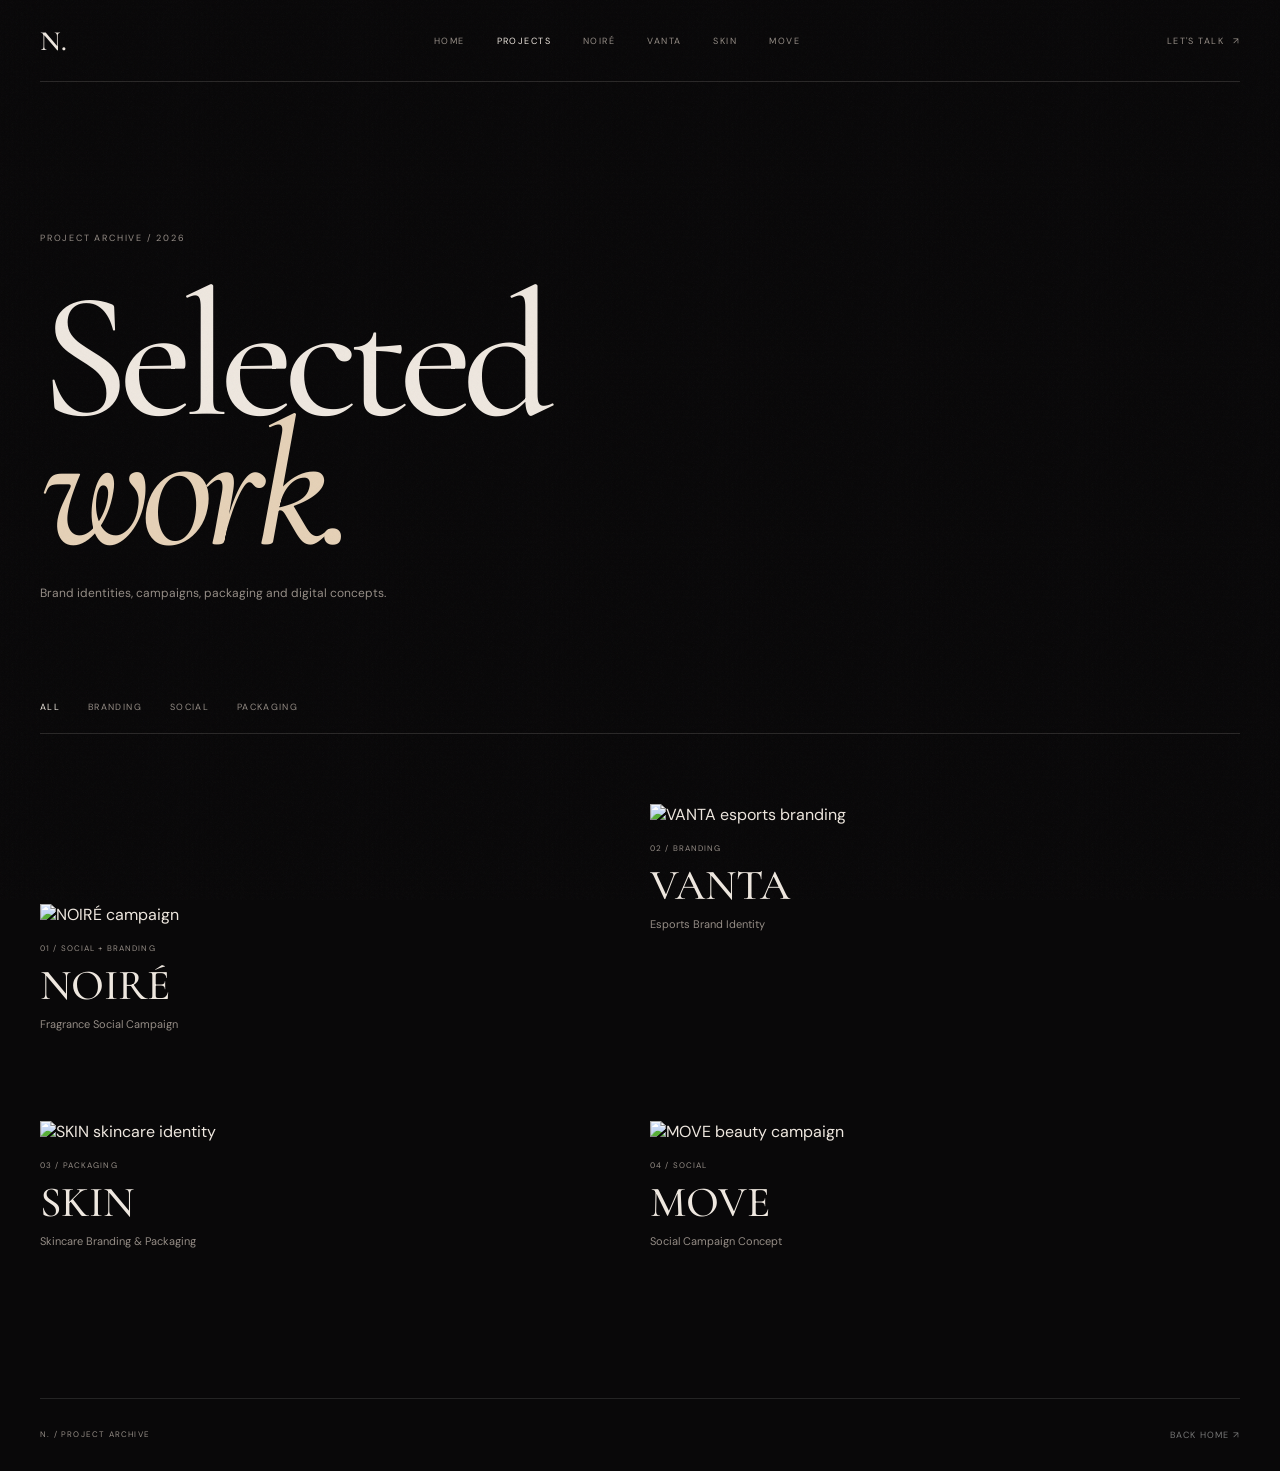
==== projects.html @ b35f6412 "Add files via upload" ====
<!doctype html>
<html lang="en"><head>
<meta charset="utf-8"><meta name="viewport" content="width=device-width,initial-scale=1">
<title>Projects — N.</title>
<link rel="preconnect" href="https://fonts.googleapis.com">
<link rel="preconnect" href="https://fonts.gstatic.com" crossorigin>
<link href="https://fonts.googleapis.com/css2?family=Cormorant+Garamond:ital,wght@0,400;0,500;0,600;1,400;1,500&family=DM+Sans:wght@400;500;600&display=swap" rel="stylesheet">
<link rel="stylesheet" href="style.css">
</head>
<body>
<div class="grain">
</div>
<header class="nav">
    <a class="logo" href="index.html">N.</a>
    <nav>
        <a href="index.html">Home</a>
        <a class="active" href="projects.html">Projects</a>
        <a href="noire.html">NOIRÉ</a>
        <a href="vanta.html">VANTA</a>
        <a href="skin.html">SKIN</a>
        <a href="move.html">MOVE</a>
    </nav>
    <a class="nav-link" href="index.html#contact">Let's talk <span>↗</span></a>
</header>
<main>
<section class="page-hero">
    <p class="eyebrow">PROJECT ARCHIVE / 2026</p>
    <h1>Selected<br><i>work.</i></h1>
    <p>Brand identities, campaigns, packaging and digital concepts.</p>
</section>
<div class="filters">
    <button class="active" data-filter="all">All</button>
    <button data-filter="branding">Branding</button>
    <button data-filter="social">Social</button>
    <button data-filter="packaging">Packaging</button>
</div>
<section class="archive">
<a class="archive-card tall reveal" data-cat="social branding" href="noire.html">
    <div class="archive-img">
        <img src="image/NOIRE-.png" alt="NOIRÉ campaign">
    </div>
    <small>01 / SOCIAL + BRANDING</small><h2>NOIRÉ</h2>
    <p>Fragrance Social Campaign</p>
</a>
<a class="archive-card reveal" data-cat="branding" href="vanta.html">
    <div class="archive-img">
        <img src="image/Vantaaa.png" alt="VANTA esports branding">
    </div>
    <small>02 / BRANDING</small><h2>VANTA</h2>
    <p>Esports Brand Identity</p>
</a>
<a class="archive-card reveal" data-cat="branding packaging" href="skin.html">
    <div class="archive-img">
        <img src="image/SKIN.png" alt="SKIN skincare identity">
    </div>
    <small>03 / PACKAGING</small><h2>SKIN</h2>
    <p>Skincare Branding & Packaging</p>
</a>
<a class="archive-card reveal" data-cat="social" href="move.html">
    <div class="archive-img">
        <img src="image/MOVEe.png" alt="MOVE beauty campaign">
    </div>
    <small>04 / SOCIAL</small><h2>MOVE</h2>
    <p>Social Campaign Concept</p>
</a>
</section>
</main>
<footer>
    <span>N. / PROJECT ARCHIVE</span>
    <a href="index.html">Back home ↗</a>
</footer>
<script src="script.js"></script>
</body>
</html>
---- style.css ----
*{box-sizing:border-box;
    margin:0;
    padding:0
} 
:root
{
    --bg:#090809;
    --fg:#eee7df;
    --muted:#958d86;
    --cream:#e5d1b7;
    --line:rgba(238,231,223,.14);
    --serif:"Cormorant Garamond",Georgia,serif;
    --sans:"DM Sans",Arial,sans-serif}
html
    {scroll-behavior:smooth}
body
{
    background:var(--bg);
    color:var(--fg);
    font-family:var(--sans);
    overflow-x:hidden
}
a
{
    color:inherit;
    text-decoration:none}
    button
    {font:inherit}
.grain
{
    position:fixed;
    inset:0;
    pointer-events:none;
    z-index:100;
    opacity:.035;
    background-image:url("data:image/svg+xml,%3Csvg xmlns='http://www.w3.org/2000/svg' width='180' height='180'%3E%3Cfilter id='n'%3E%3CfeTurbulence baseFrequency='.8' numOctaves='4' stitchTiles='stitch'/%3E%3C/filter%3E%3Crect width='100%25' height='100%25' filter='url(%23n)'/%3E%3C/svg%3E")
}
.nav
{
    width:min(1380px,calc(100% - 80px));
    height:82px;
    margin:auto;
    border-bottom:1px solid var(--line);
    display:flex;
    align-items:center;
    justify-content:space-between;
    position:relative;
    z-index:10
}
.logo
{
    font:600 28px var(--serif)
}
.nav nav
{
    display:flex;
    gap:32px
}
.nav nav a,.nav-link
{
    font-size:9px;
    letter-spacing:.16em;
    text-transform:uppercase;
    color:var(--muted);transition:.3s
}
.nav nav a:hover,.nav nav a.active,.nav-link:hover
{
    color:var(--fg)
}
.nav-link span
{
    margin-left:5px
}
.hero
{
    width:min(1380px,calc(100% - 80px));
    min-height:calc(100vh - 82px);
    margin:auto;
    position:relative;
    padding:30px 0 100px;
    display:grid;
    grid-template-columns:1fr 500px;
    gap:7vw;
    align-items:center
}
.hero-kicker
{
    position:absolute;
    top:28px;
    left:0;
    right:0;
    display:flex;
    justify-content:space-between;
    font-size:9px;
    letter-spacing:.16em;
    color:var(--muted)
}
.hero-copy
{z-index:2}
.eyebrow
{
    font-size:9px;
    letter-spacing:.2em;
    text-transform:uppercase;
    color:var(--muted)
}
h1,h2,h3
{font-weight:500}
.hero h1
{
    font:500 clamp(80px,10vw,150px)/.76 var(--serif);
    letter-spacing:-.055em;margin:50px 0 38px
}
.hero h1 i,.hero h2 i,.statement h2 i,.section-top h2 i,.process-title i,.contact h2 i,.page-hero h1 i,.case-title h2 i,.case-head h2 i,.case-final h2 i
{
    color:var(--cream);
    font-style:italic
}
.hero-text
{
    max-width:420px;color:var(--muted);
    font-size:13px;
    line-height:1.8
}
.round-btn
{
    margin-top:40px;
    width:92px;
    height:92px;
    border:1px solid var(--line);
    border-radius:50%;
    display:flex;
    flex-direction:column;
    align-items:center;
    justify-content:center;
    gap:6px;
    font-size:8px;
    letter-spacing:.13em;
    text-transform:uppercase;
    transition:.4s
}
.round-btn b
{
    font-size:15px;
    font-weight:400
}
.round-btn:hover
{
    background:var(--fg);
    color:var(--bg);
    transform:rotate(-8deg)
}
.hero-visual
{
    justify-self:end;
    width:100%;
    position:relative
}
.hero-visual img
{
    display:block;
    width:100%;
    aspect-ratio:1/1;
    object-fit:cover;
    transition:transform .9s
}
.hero-visual:hover img
    {transform:scale(1.025)}
.image-note
{
    position:absolute;
    left:16px;
    right:16px;
    bottom:15px;
    display:flex;
    justify-content:space-between;
    font-size:8px;
    letter-spacing:.15em;
    text-transform:uppercase
}
.statement,.services,.process
{
    width:min(1380px,calc(100% - 80px));
    margin:auto;
    padding:150px 0;
    border-top:1px solid var(--line);
    display:grid;
    grid-template-columns:180px 1fr;
    gap:8vw
}
.label
{
    font-size:9px;
    letter-spacing:.18em;
    color:var(--muted)
}
.statement h2
{
    font:500 clamp(55px,7vw,105px)/.84 var(--serif);
    letter-spacing:-.04em;
    max-width:950px
}
.statement p
{
    max-width:480px;
    color:var(--muted);
    font-size:13px;
    line-height:1.9;
    margin-top:42px
}
.work
{
    width:min(1380px,calc(100% - 80px));
    margin:auto;
    padding:150px 0;
    border-top:1px solid var(--line)
}
.section-top
{
    display:flex;
    justify-content:space-between;
    align-items:end;
    margin-bottom:65px
}
.section-top h2
{
    font:500 clamp(60px,7vw,100px)/.8 var(--serif);
    margin-top:25px
}
.section-top>a
{
    font-size:9px;
    letter-spacing:.15em;
    text-transform:uppercase;
    color:var(--muted)
}
.feature
    {display:block}
.feature-img
    {overflow:hidden}
.feature-img img
{
    display:block;
    width:100%;
    transition:transform .9s
}
.feature:hover img
    {transform:scale(1.025)}
.feature-meta
{
    display:grid;
    grid-template-columns:1fr 1fr auto;
    gap:30px;
    padding:22px 0;
    border-bottom:1px solid var(--line);
    align-items:end}
.feature-meta>div
{
    display:flex;
    align-items:baseline;
    gap:18px
}
.feature-meta span,.feature-meta p,.feature-meta strong
{
    font-size:9px;
    letter-spacing:.13em;
    text-transform:uppercase
}
.feature-meta span,.feature-meta p
    {color:var(--muted)}
.feature-meta h3
    {font:500 38px var(--serif)}
.feature-meta strong
    {font-weight:400}
.cards
{
    display:grid;
    grid-template-columns:1fr 1fr;
    gap:20px;
    margin-top:90px
}
.cards .placeholder
{
    aspect-ratio:1/1;
    padding:27px;
    display:flex;
    flex-direction:column;
    justify-content:space-between;
    transition:.5s
}
.placeholder:hover
{
    transform:translateY(-7px)
}
.placeholder small,.placeholder em
{
    font-size:8px;
    letter-spacing:.15em;
    font-style:normal
}
.placeholder b
{
    font:500 clamp(65px,9vw,130px) var(--serif);
    letter-spacing:-.05em
}
.burgundy
{
    background:linear-gradient(135deg,#3b0d13,#8f1d24)
}
.sage{
    background:linear-gradient(135deg,#778d75,#d0dbca);
    color:#11150f
}
.blush
{
    background:linear-gradient(135deg,#8b5166,#dfb2c0)
}
.steel
{
    background:linear-gradient(135deg,#11151b,#4c5661)
}
.cards article>h3
{
    font:500 30px var(--serif);
    padding:17px 0;
    border-bottom:1px solid var(--line)
}
.cards article>h3 span
{
    float:right;
    font:9px var(--sans);
    letter-spacing:.1em;
    text-transform:uppercase;
    color:var(--muted);
    padding-top:10px
}
.service-list
{
    border-top:1px solid var(--line)
}
.service-list>div
{
    display:grid;
    grid-template-columns:50px 1fr 1fr;
    gap:25px;
    padding:27px 0;
    border-bottom:1px solid var(--line);
    align-items:baseline
}
.service-list span,.steps span
{
    font-size:8px;color:var(--muted)
}
.service-list h3
{
    font:500 34px var(--serif)
}
.service-list p,.steps p
{
    font-size:11px;
    line-height:1.7;
    color:var(--muted);
    max-width:330px
}
.process-title h2
{
    font:500 clamp(65px,8vw,120px)/.76 var(--serif);
    letter-spacing:-.045em
}
.steps
{
    border-top:1px solid var(--line)
}

.steps>div
{
    display:grid;
    grid-template-columns:45px 1fr 1fr;
    gap:20px;
    padding:25px 0;
    border-bottom:1px solid var(--line)
}
.steps h3
{
    font:500 29px var(--serif)
}
.steps > div p {
    grid-column: 3;
    grid-row: 2;
    width: 1000%;
    max-width: 600px;
    Grid-column-gap: 20px;
}
.contact
{
    width:min(1380px,calc(100% - 80px));
    margin:auto;
    min-height:80vh;
    padding:160px 0 120px;
    border-top:1px solid var(--line)
}
.contact h2
{
    font:500 clamp(85px,13vw,190px)/.73 var(--serif);
    letter-spacing:-.055em;
    margin:60px 0 35px
}
.contact-sub
{
    font-size:12px;
    color:var(--muted)
}
.contact-btn
{
    display:inline-block;
    margin-top:38px;
    padding:17px 24px;
    border:1px solid var(--line);
    font-size:9px;
    letter-spacing:.15em;
    text-transform:uppercase;
    transition:.35s
}
.contact-btn:hover
{
    background:var(--fg);
    color:var(--bg)
}
footer
{
    width:min(1380px,calc(100% - 80px));
    margin:auto;
    padding:25px 0;
    border-top:1px solid var(--line);
    display:flex;
    justify-content:space-between;
    font-size:8px;
    letter-spacing:.15em;
    text-transform:uppercase;
    color:var(--muted)
}
.page-hero
{
    width:min(1380px,calc(100% - 80px));
    margin:auto;
    padding:150px 0 100px
}
.page-hero h1
{
    font:500 clamp(90px,14vw,190px)/.72 var(--serif);
    letter-spacing:-.055em;
    margin:48px 0 35px
}
.page-hero>p:last-child
{
    color:var(--muted);
    font-size:12px
}
.filters
{
    width:min(1380px,calc(100% - 80px));
    margin:auto;
    display:flex;
    gap:28px;
    padding-bottom:20px;
    border-bottom:1px solid var(--line)
}
.filters button
{
    border:0;
    background:none;
    color:var(--muted);
    font-size:9px;
    letter-spacing:.15em;
    text-transform:uppercase;
    cursor:pointer
}
.filters button.active,.filters button:hover
{
    color:var(--fg)
}
.archive
{
    width:min(1380px,calc(100% - 80px));
    margin:70px auto 150px;
    display:grid;
    grid-template-columns:1fr 1fr;
    gap:90px 20px
}
.archive-card.tall
{
    margin-top:100px
}
.archive-img
{
    overflow:hidden
}
.archive-img img
{
    display:block;
    width:100%;
    transition:.8s
}
.archive-card:hover .archive-img img
{
    transform:scale(1.03)
}
.archive-card>small
{
    display:block;
    margin-top:18px;
    font-size:8px;
    letter-spacing:.14em;
    color:var(--muted)
}
.archive-card h2
{
    font:500 43px var(--serif);
    margin:6px 0
}
.archive-card p
{
    font-size:11px;
    color:var(--muted)
}
.archive .placeholder
{
    aspect-ratio:4/3;
    padding:25px;
    display:flex;
    flex-direction:column;
    justify-content:space-between;
    transition:.5s
}
.case-hero
{
    width:min(1380px,calc(100% - 80px));
    margin:auto;
    min-height:calc(100vh - 82px);
    padding:100px 0 130px;
    display:grid;grid-template-columns:1fr 500px;
    gap:8vw;
    align-items:center;
    position:relative
}
.case-title h1
{
    font:600 clamp(95px,14vw,220px)/.68 var(--serif);
    letter-spacing:-.06em;margin:48px 0
}
.case-title h2 {
    font: 500 clamp(52px, 6vw, 85px) / .82 var(--serif);
}

.case-title > p:last-child {
    max-width: 420px;
    color: var(--muted);
    font-size: 13px;
    line-height: 1.8;
    margin-top: 35px;
}

.case-image {
    position: relative;
}

.case-image img {
    display: block;
    width: 100%;
    aspect-ratio: 1 / 1;
    object-fit: cover;
}

.case-image span {
    position: absolute;
    bottom: 14px;
    left: 16px;
    font-size: 8px;
    letter-spacing: .15em;
}

.case-meta {
    position: absolute;
    left: 0;
    right: 0;
    bottom: 38px;
    display: flex;
    gap: 35px;
    font-size: 8px;
    letter-spacing: .14em;
    color: var(--muted);
}

.case-section {
    width: min(1380px, calc(100% - 80px));
    margin: auto;
    padding: 150px 0;
    border-top: 1px solid var(--line);
}

.intro-case {
    display: grid;
    grid-template-columns: 70px 1fr 1fr;
    gap: 50px;
}

.case-no {
    font-size: 9px;
    color: var(--muted);
}

.case-section h2 {
    font: 500 clamp(55px, 7vw, 105px) / .8 var(--serif);
    letter-spacing: -.035em;
    margin-top: 25px;
}

.case-copy {
    align-self: end;
    max-width: 430px;
}

.case-copy p {
    font-size: 12px;
    line-height: 1.9;
    color: var(--muted);
    margin-bottom: 18px;
}

.case-copy b {
    color: var(--fg);
    font-weight: 500;
}

.case-head {
    margin-bottom: 70px;
}

.case-head > p:last-child {
    max-width: 360px;
    color: var(--muted);
    font-size: 11px;
    line-height: 1.8;
    margin-top: 32px;
}

.moods {
    display: grid;
    grid-template-columns: repeat(3, 1fr);
    gap: 18px;
}

.moods img {
    display: block;
    width: 100%;
    aspect-ratio: 3 / 4;
    object-fit: cover;
    transition: .7s;
}

.moods article:hover img {
    transform: translateY(-7px);
}

.moods article > div {
    display: grid;
    grid-template-columns: 30px 1fr;
    padding: 18px 0;
    border-bottom: 1px solid var(--line);
    gap: 5px 10px;
}

.moods span,
.moods p {
    font-size: 8px;
    letter-spacing: .13em;
    color: var(--muted);
}

.moods h3 {
    font: 500 31px var(--serif);
}

.moods p {
    grid-column: 2;
    text-transform: uppercase;
}

.stack {
    display: flex;
    flex-direction: column;
    gap: 22px;
}

.stack img {
    display: block;
    width: 100%;
}

.language {
    display: grid;
    grid-template-columns: 70px 1fr 1fr;
    gap: 50px;
}

.swatches {
    display: grid;
    grid-template-columns: 1fr 1fr;
    gap: 28px;
    align-content: end;
}

.swatches > div {
    display: flex;
    flex-direction: column;
    gap: 7px;
}

.sw {
    height: 80px;
    display: block;
}

.sw.burg {
    background: #7e171c;
}

.sw.cream {
    background: #e5d1b7;
}

.sw.blush {
    background: #d9a6b8;
}

.sw.black {
    background: #090909;
}

.swatches b {
    font-size: 8px;
    letter-spacing: .14em;
}

.swatches small {
    font-size: 9px;
    color: var(--muted);
}

.case-final {
    width: min(1380px, calc(100% - 80px));
    margin: auto;
    padding: 170px 0 120px;
    border-top: 1px solid var(--line);
}

.case-final h2 {
    font: 500 clamp(90px, 14vw, 210px) / .72 var(--serif);
    letter-spacing: -.055em;
    margin: 60px 0 35px;
}

.case-final > p {
    font-size: 12px;
    color: var(--muted);
}

.final-img {
    display: block;
    width: 100%;
    margin-top: 70px;
}

.next {
    display: flex;
    flex-direction: column;
    align-items: flex-end;
    gap: 12px;
    margin-top: 90px;
}

.next span {
    font-size: 8px;
    letter-spacing: .15em;
    text-transform: uppercase;
    color: var(--muted);
}

.next b {
    font: 500 28px var(--serif);
}

.reveal {
    opacity: 0;
    transform: translateY(28px);
    transition:
        opacity .8s ease,
        transform .8s cubic-bezier(.2, .7, .2, 1);
}

.reveal.show {
    opacity: 1;
    transform: none;
}


/* =========================
   MOBILE
   ========================= */

@media (max-width: 800px) {

    .nav,
    .hero,
    .statement,
    .work,
    .services,
    .process,
    .contact,
    .page-hero,
    .filters,
    .archive,
    .case-hero,
    .case-section,
    .case-final,
    footer {
        width: calc(100% - 34px);
    }

    .nav {
        height: 70px;
    }

    .nav nav {
        display: none;
    }

    .nav-link {
        font-size: 8px;
    }

    .hero {
        min-height: auto;
        display: flex;
        flex-direction: column;
        align-items: stretch;
        padding: 85px 0 100px;
        gap: 55px;
    }

    .hero-kicker {
        position: static;
        order: 0;
    }

    .hero-copy {
        order: 1;
    }

    .hero-visual {
        order: 2;
        width: 88%;
        align-self: flex-end;
    }

    .hero h1 {
        font-size: clamp(76px, 23vw, 135px);
        margin: 40px 0 35px;
    }

    .statement,
    .services,
    .process {
        display: block;
        padding: 100px 0;
    }

    .label {
        margin-bottom: 45px;
    }

    .statement h2 {
        font-size: clamp(55px, 15vw, 82px);
    }

    .section-top {
        align-items: flex-start;
        flex-direction: column;
        gap: 30px;
    }

    .section-top h2 {
        font-size: clamp(60px, 16vw, 85px);
    }

    .feature-meta {
        grid-template-columns: 1fr auto;
    }

    .feature-meta p {
        display: none;
    }

    .cards {
        grid-template-columns: 1fr;
        margin-top: 65px;
        gap: 55px;
    }

    .service-list > div {
        grid-template-columns: 35px 1fr;
        gap: 10px 15px;
    }

    .service-list h3 {
        font-size: 30px;
    }

    .service-list p {
        grid-column: 2;
    }

    .process-title h2 {
        font-size: clamp(70px, 20vw, 120px);
        margin-bottom: 70px;
    }

 .steps>div
 {
    grid-template-columns:35px 1fr
}
.steps p
{
    grid-column:2
}

    .contact {
        padding: 110px 0 90px;
    }

    .contact h2 {
        font-size: clamp(80px, 22vw, 150px);
    }

    .page-hero {
        padding: 105px 0 70px;
    }

    .page-hero h1 {
        font-size: clamp(90px, 25vw, 150px);
        margin: 45px 0 30px;
    }

    .filters {
        overflow: auto;
        white-space: nowrap;
    }

    .archive {
        grid-template-columns: 1fr;
        gap: 65px;
        margin-top: 55px;
    }

    .archive-card.tall {
        margin-top: 0;
    }

    .case-hero {
        display: flex;
        flex-direction: column;
        align-items: stretch;
        gap: 55px;
        min-height: auto;
        padding: 85px 0 100px;
    }

    .case-title h1 {
        font-size: clamp(90px, 25vw, 150px);
        margin: 42px 0;
    }

    .case-title h2 {
        font-size: clamp(48px, 14vw, 75px);
    }

    .case-image {
        width: 88%;
        align-self: flex-end;
    }

    .case-meta {
        position: static;
        justify-content: space-between;
        gap: 8px;
    }

    .case-meta span {
        font-size: 7px;
    }

    .case-section {
        padding: 100px 0;
    }

    .intro-case,
    .language {
        display: block;
    }

    .intro-case .case-no,
    .language .case-no {
        margin-bottom: 45px;
    }

    .case-section h2 {
        font-size: clamp(55px, 15vw, 80px);
    }

    .case-copy {
        margin-top: 50px;
    }

    .moods {
        grid-template-columns: 1fr;
        gap: 50px;
    }

    .stack {
        gap: 13px;
    }

    .swatches {
        margin-top: 55px;
    }

    .case-final {
        padding: 110px 0 90px;
    }

    .case-final h2 {
        font-size: clamp(85px, 24vw, 150px);
        margin-top: 45px;
    }

    .next {
        align-items: flex-start;
    }

    .next b {
        font-size: 22px;
    }

    footer {
        padding-bottom: 20px;
    }
}


/* =========================================
   VANTA CASE STUDY
========================================= */

.vanta-hero {
    width: min(1380px, calc(100% - 80px));
    margin: auto;
    min-height: 90vh;
    padding: 120px 0 120px;

    display: grid;
    grid-template-columns: 70px 1fr 1fr;
    gap: 50px;

    align-items: center;
}

.hero-label {
    font-size: 9px;
    letter-spacing: .15em;
    color: #888;
    writing-mode: vertical-rl;
    transform: rotate(180deg);
}


.hero-content .small-label {
    font-size: 9px;
    letter-spacing: .15em;
    color: #888;
}


.hero-content h1 {
    font-family: "Anton", sans-serif;
    font-size: clamp(100px, 15vw, 240px);
    line-height: .8;
    letter-spacing: -.03em;

    margin: 45px 0 35px;
}


.hero-content h2 {
    font-size: clamp(45px, 6vw, 85px);
    line-height: .9;

    margin-bottom: 35px;
}


.hero-content p {
    max-width: 400px;

    color: #888;

    font-size: 13px;
    line-height: 1.8;
}


.hero-image img {
    display: block;

    width: 100%;
    height: auto;

    object-fit: cover;
}



/* =========================================
   SECTIONS
========================================= */

.vanta-section {
    width: min(1380px, calc(100% - 80px));

    margin: auto;

    padding: 150px 0;

    border-top: 1px solid #242424;

    display: grid;

    grid-template-columns: 70px 1fr 1fr;

    gap: 50px;
}


.section-number {
    font-size: 9px;

    color: #777;

    letter-spacing: .15em;
}


.section-title span {
    font-size: 9px;

    color: #777;

    letter-spacing: .15em;
}


.section-title h2 {
    font-size: clamp(55px, 7vw, 105px);

    line-height: .82;

    letter-spacing: -.04em;

    margin-top: 35px;
}
.section-title h2 span {
    color: #e21b2d;
    font-size: clamp(55px, 7vw, 105px);
    line-height: .82;
    letter-spacing: -.04em;
    margin-top: 35px;
}

.section-text {
    align-self: end;

    max-width: 430px;
}


.section-text p {
    color: #888;

    font-size: 13px;

    line-height: 1.9;

    margin-bottom: 20px;
}



/* =========================================
   IMAGES
========================================= */

.full-image {
    grid-column: 2 / 4;

    margin-top: 70px;
}


.full-image img {
    display: block;

    width: 100%;

    height: auto;
}


.image-grid {
    grid-column: 2 / 4;

    margin-top: 70px;

    display: grid;

    gap: 20px;
}


.two-column {
    grid-template-columns: repeat(2, 1fr);
}


.three-column {
    grid-template-columns: repeat(3, 1fr);
}


.image-grid img {
    display: block;

    width: 100%;
    height: auto;

    object-fit: cover;

    transition: transform .5s ease;
}


.image-grid img:hover {
    transform: translateY(-8px);
}



/* =========================================
   COLOR SYSTEM
========================================= */

.color-system {
    grid-column: 2 / 4;

    margin-top: 70px;

    display: grid;

    grid-template-columns: repeat(4, 1fr);

    gap: 20px;
}


.color-card {
    display: flex;

    flex-direction: column;

    gap: 8px;
}


.color {
    width: 100%;

    height: 160px;

    margin-bottom: 10px;
}


.color-card span {
    font-size: 9px;

    letter-spacing: .12em;
}


.color-card small {
    color: #777;

    font-size: 9px;
}


.color.black {
    background: #080808;
}


.color.red {
    background: #e21b23;
}


.color.white {
    background: #f2f2f2;
}


.color.gray {
    background: #242424;
}



/* =========================================
   POSTER
========================================= */

.poster-image {
    grid-column: 2 / 4;

    margin-top: 70px;

    display: flex;

    justify-content: center;
}


.poster-image img {
    display: block;

    width: min(600px, 100%);

    height: auto;
}



/* =========================================
   FINAL SECTION
========================================= */

.vanta-final {
    width: min(1380px, calc(100% - 80px));

    margin: auto;

    padding: 180px 0 140px;

    border-top: 1px solid #242424;
}


.vanta-final span {
    font-size: 9px;

    color: #777;

    letter-spacing: .15em;
}


.vanta-final h2 {
    font-family: "Anton", sans-serif;
    font-size: clamp(90px, 15vw, 230px);
    line-height: .8;
    letter-spacing: -.04em;
    margin: 60px 0 40px;
}

.vanta-final h2 span {
    color: #e21b2d;
    font-family: "Anton", sans-serif;
    font-size: clamp(90px, 15vw, 230px);
    line-height: .8;
    letter-spacing: -.04em;
    margin: 60px 0 40px;
}

.vanta-final p {
    color: #888;

    font-size: 12px;
}
/* =========================================
   NEXT PROJECT
========================================= */

.next-project {
    width: min(1380px, calc(100% - 80px));

    margin: auto;

    padding: 80px 0 140px;

    display: flex;

    flex-direction: column;

    align-items: flex-end;

    gap: 15px;
}


.next-project span {
    font-size: 9px;

    color: #777;

    letter-spacing: .15em;
}


.next-project a {
    font-family: "Anton", sans-serif;

    font-size: clamp(28px, 4vw, 55px);

    text-decoration: none;

    color: inherit;

    transition: opacity .3s ease;
}


.next-project a:hover {
    opacity: .5;
}



/* =========================================
   FOOTER
========================================= */

footer {
    width: min(1380px, calc(100% - 80px));

    margin: auto;

    padding: 30px 0;

    border-top: 1px solid #242424;

    display: flex;

    justify-content: space-between;
}


footer p,
footer a {
    font-size: 9px;

    color: #777;

    text-decoration: none;
}



/* =========================================
   SCROLL ANIMATION
========================================= */

.reveal {
    opacity: 0;

    transform: translateY(35px);

    transition:
        opacity .8s ease,
        transform .8s ease;
}


.reveal.show {
    opacity: 1;

    transform: translateY(0);
}



/* =========================================
   MOBILE
========================================= */

@media (max-width: 800px) {

    .vanta-hero,
    .vanta-section,
    .vanta-final,
    .next-project,
    footer {
        width: calc(100% - 34px);
    }


    .vanta-hero {
        display: flex;

        flex-direction: column;

        align-items: stretch;

        padding: 90px 0 100px;

        gap: 60px;
    }


    .hero-label {
        writing-mode: initial;

        transform: none;
    }


    .hero-content h1 {
        font-size: clamp(90px, 27vw, 150px);

        margin: 40px 0;
    }


    .hero-content h2 {
        font-size: clamp(48px, 14vw, 75px);
    }


    .hero-image {
        width: 90%;

        align-self: flex-end;
    }


    .vanta-section {
        display: block;

        padding: 100px 0;
    }


    .section-number {
        margin-bottom: 45px;
    }


    .section-title h2 {
        font-size: clamp(55px, 15vw, 85px);

        margin-top: 30px;
    }


    .section-text {
        margin-top: 50px;

        max-width: 100%;
    }


    .full-image,
    .image-grid,
    .color-system,
    .poster-image {
        margin-top: 60px;

        width: 100%;
    }


    .full-image {
        display: block;
    }


    .two-column,
    .three-column {
        grid-template-columns: 1fr;
    }


    .color-system {
        grid-template-columns: 1fr 1fr;

        gap: 20px;
    }


    .color {
        height: 110px;
    }


    .vanta-final {
        padding: 120px 0 100px;
    }


    .vanta-final h2 {
        font-size: clamp(90px, 25vw, 160px);

        margin: 50px 0 35px;
    }


    .next-project {
        align-items: flex-start;

        padding-bottom: 100px;
    }


    .next-project a {
        font-size: 28px;
    }


    footer {
        flex-direction: column;

        gap: 15px;
    }

}
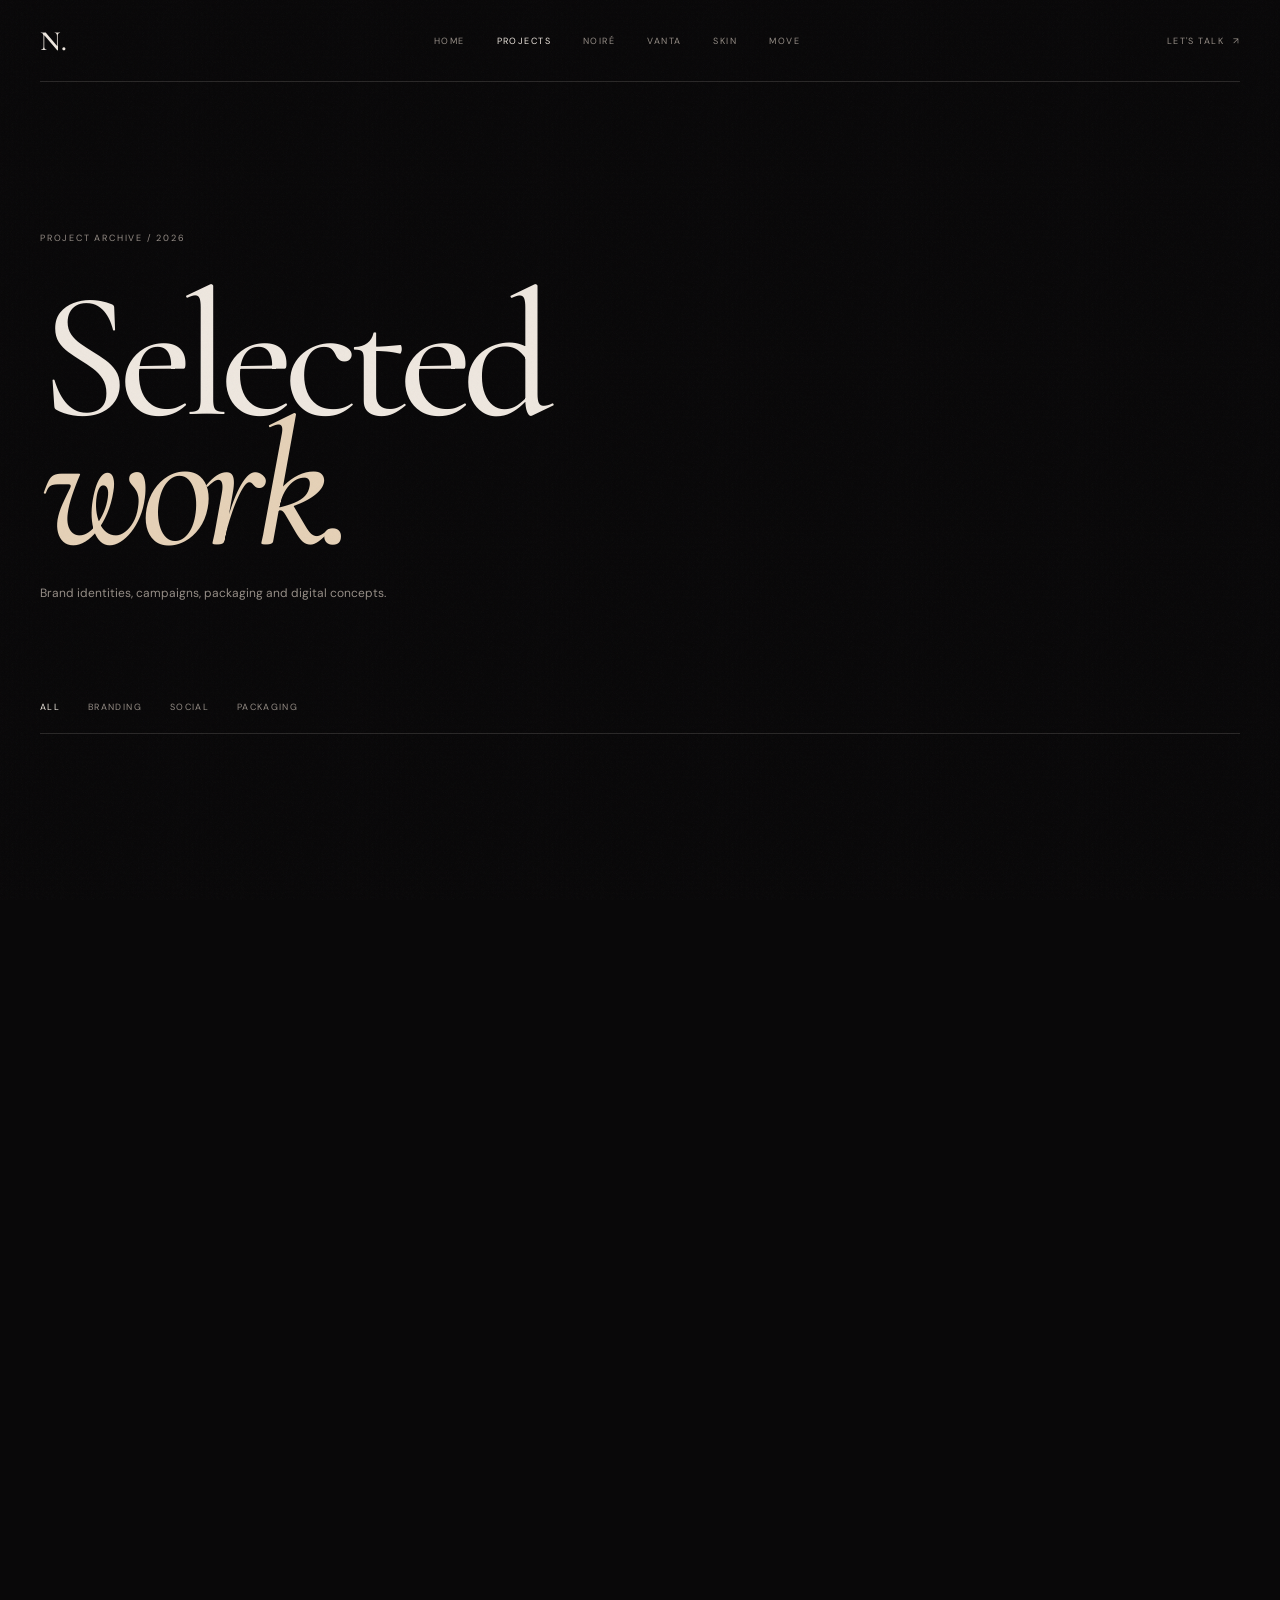
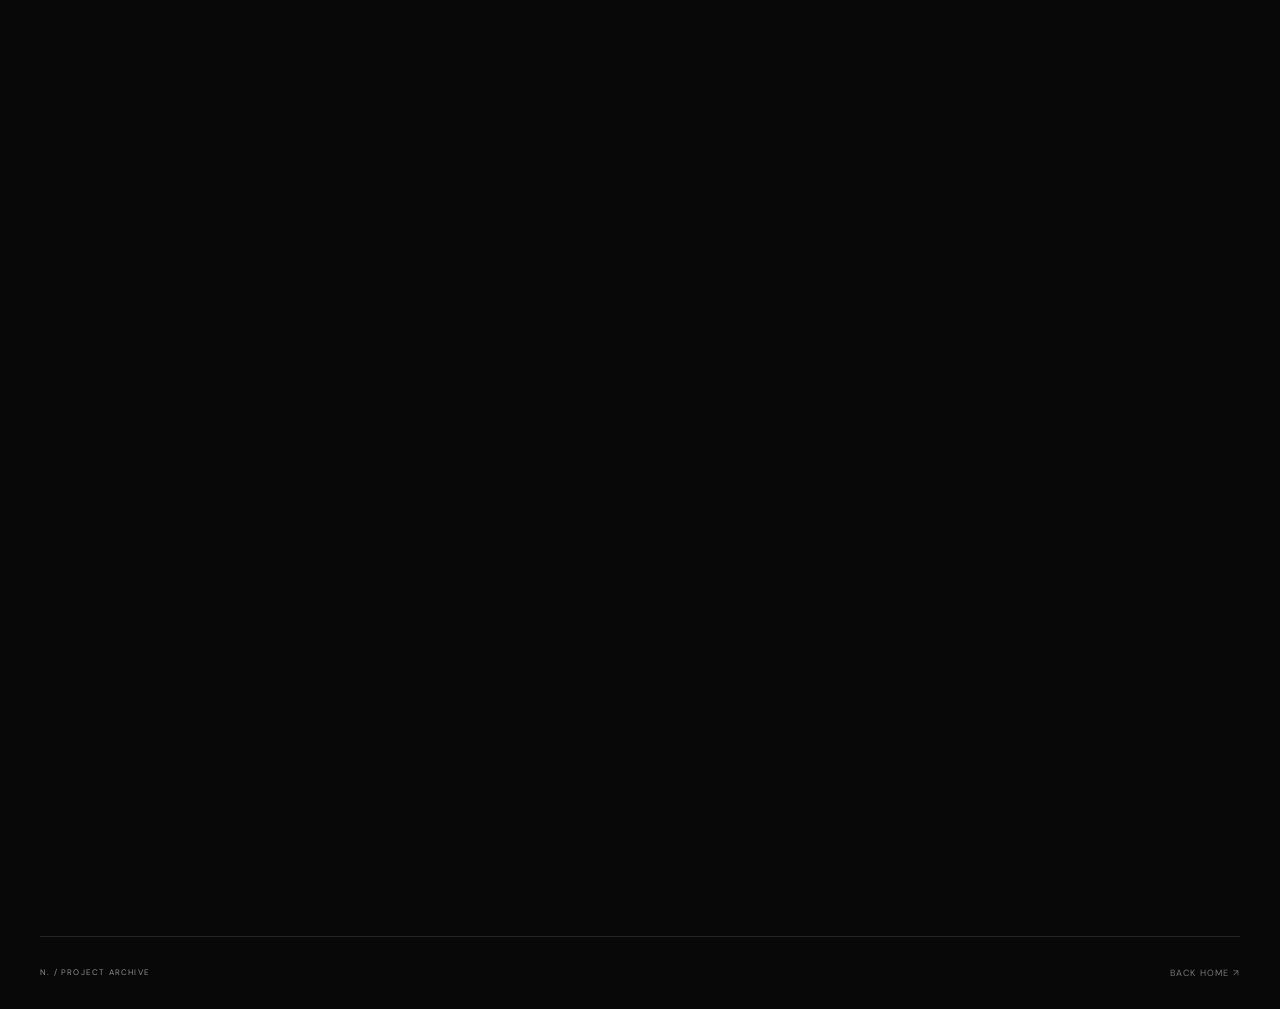
==== commit 5bd1fe6e: "Update projects.html" ====
--- a/projects.html
+++ b/projects.html
@@ -51,7 +51,7 @@
 </a>
 <a class="archive-card reveal" data-cat="branding packaging" href="skin.html">
     <div class="archive-img">
-        <img src="image/SKIN.png" alt="SKIN skincare identity">
+        <img src="image/Skin.png" alt="SKIN skincare identity">
     </div>
     <small>03 / PACKAGING</small><h2>SKIN</h2>
     <p>Skincare Branding & Packaging</p>
@@ -71,4 +71,4 @@
 </footer>
 <script src="script.js"></script>
 </body>
-</html>+</html>
